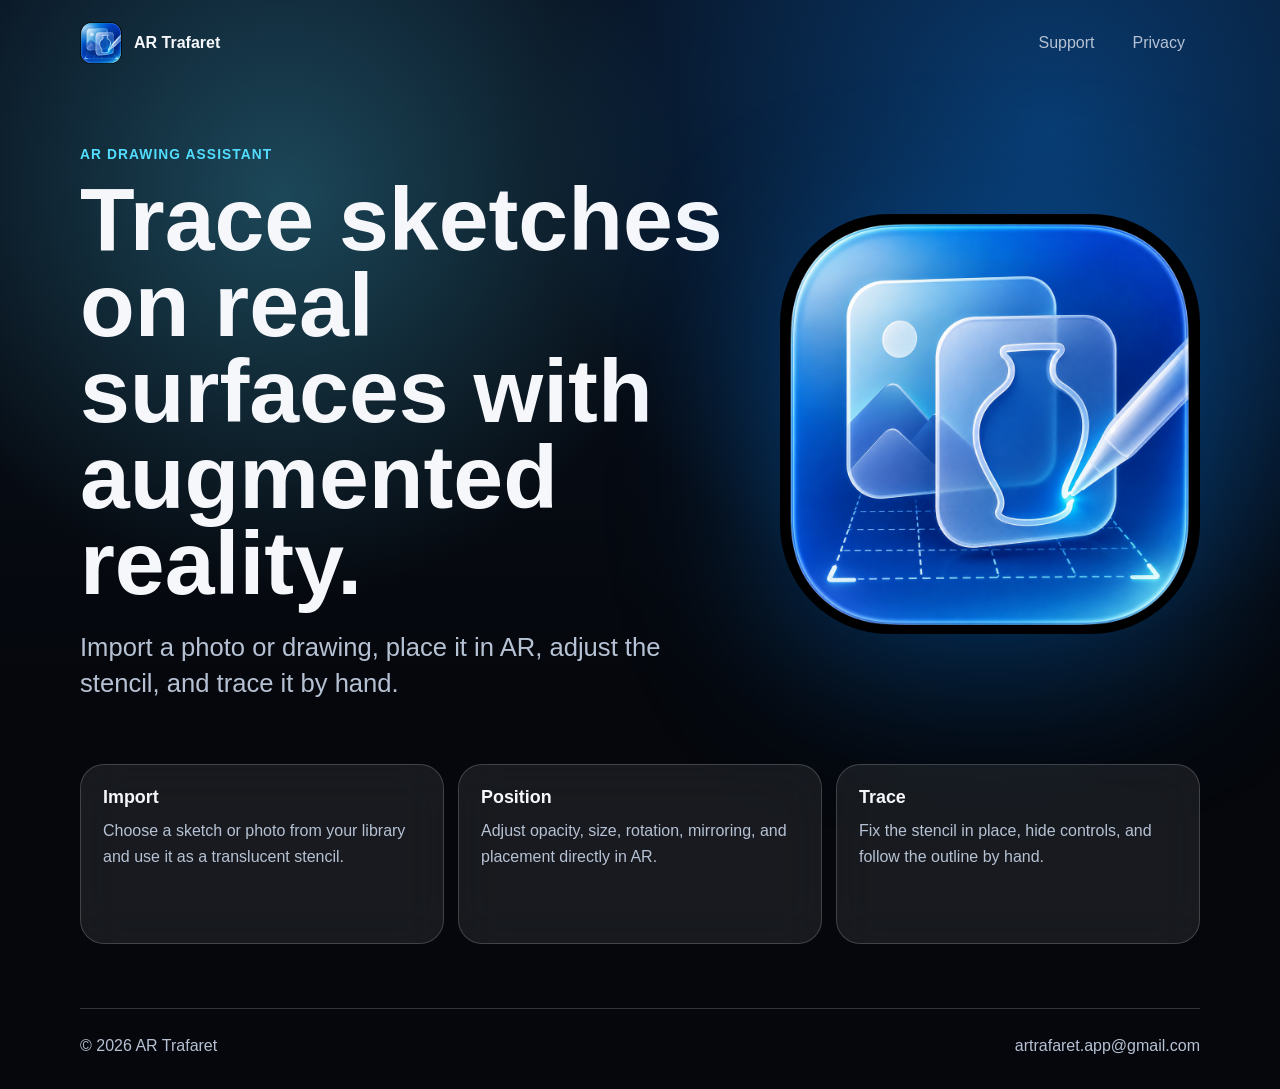
==== index.html @ 72edb491 "Add files via upload" ====
<!doctype html>
<html lang="en">
<head>
  <meta charset="utf-8">
  <meta name="viewport" content="width=device-width, initial-scale=1">
  <title>AR Trafaret - AR Drawing Assistant</title>
  <meta name="description" content="AR Trafaret helps you place a sketch in augmented reality and trace it by hand on real surfaces.">
  <link rel="stylesheet" href="styles.css">
</head>
<body>
  <header class="site-header">
    <a class="brand" href="index.html" aria-label="AR Trafaret home">
      <img src="assets/app-icon.png" alt="">
      <span>AR Trafaret</span>
    </a>
    <nav>
      <a href="support.html">Support</a>
      <a href="privacy.html">Privacy</a>
    </nav>
  </header>

  <main>
    <section class="hero">
      <div class="hero-copy">
        <p class="eyebrow">AR Drawing Assistant</p>
        <h1>Trace sketches on real surfaces with augmented reality.</h1>
        <p class="lead">Import a photo or drawing, place it in AR, adjust the stencil, and trace it by hand.</p>
      </div>
      <div class="hero-visual" aria-hidden="true">
        <img src="assets/app-icon.png" alt="">
      </div>
    </section>

    <section class="features" aria-label="Features">
      <article>
        <h2>Import</h2>
        <p>Choose a sketch or photo from your library and use it as a translucent stencil.</p>
      </article>
      <article>
        <h2>Position</h2>
        <p>Adjust opacity, size, rotation, mirroring, and placement directly in AR.</p>
      </article>
      <article>
        <h2>Trace</h2>
        <p>Fix the stencil in place, hide controls, and follow the outline by hand.</p>
      </article>
    </section>
  </main>

  <footer>
    <span>© 2026 AR Trafaret</span>
    <a href="mailto:artrafaret.app@gmail.com">artrafaret.app@gmail.com</a>
  </footer>
</body>
</html>
---- styles.css ----
:root {
  color-scheme: dark;
  --bg: #05070c;
  --panel: rgba(255, 255, 255, 0.08);
  --panel-strong: rgba(255, 255, 255, 0.14);
  --text: #f5f7fb;
  --muted: #b6c2d4;
  --line: rgba(255, 255, 255, 0.18);
  --blue: #0a84ff;
  --cyan: #52ddff;
}

* {
  box-sizing: border-box;
}

body {
  margin: 0;
  min-height: 100vh;
  font-family: -apple-system, BlinkMacSystemFont, "SF Pro Display", "SF Pro Text", "Segoe UI", sans-serif;
  color: var(--text);
  background:
    radial-gradient(circle at 22% 18%, rgba(82, 221, 255, 0.28), transparent 30%),
    radial-gradient(circle at 82% 12%, rgba(10, 132, 255, 0.38), transparent 36%),
    linear-gradient(180deg, #08111f 0%, var(--bg) 64%);
}

a {
  color: inherit;
}

.site-header {
  display: flex;
  align-items: center;
  justify-content: space-between;
  width: min(1120px, calc(100% - 32px));
  margin: 0 auto;
  padding: 22px 0;
}

.brand {
  display: inline-flex;
  align-items: center;
  gap: 12px;
  text-decoration: none;
  font-weight: 700;
}

.brand img {
  width: 42px;
  height: 42px;
  border-radius: 12px;
}

nav {
  display: flex;
  gap: 8px;
}

nav a {
  padding: 10px 14px;
  color: var(--muted);
  text-decoration: none;
  border: 1px solid transparent;
  border-radius: 14px;
}

nav a:hover {
  color: var(--text);
  border-color: var(--line);
  background: var(--panel);
}

.hero {
  display: grid;
  grid-template-columns: minmax(0, 1fr) minmax(280px, 420px);
  align-items: center;
  gap: 52px;
  width: min(1120px, calc(100% - 32px));
  min-height: calc(100vh - 180px);
  margin: 0 auto;
  padding: 34px 0 78px;
}

.eyebrow {
  margin: 0 0 14px;
  color: var(--cyan);
  font-size: 0.86rem;
  font-weight: 700;
  letter-spacing: 0.08em;
  text-transform: uppercase;
}

h1 {
  margin: 0;
  max-width: 780px;
  font-size: clamp(3rem, 7vw, 6.4rem);
  line-height: 0.96;
  letter-spacing: 0;
}

.lead {
  max-width: 620px;
  margin: 24px 0 0;
  color: var(--muted);
  font-size: clamp(1.2rem, 2vw, 1.6rem);
  line-height: 1.38;
}

.hero-visual {
  position: relative;
}

.hero-visual img {
  display: block;
  width: 100%;
  border-radius: 26%;
  filter: drop-shadow(0 32px 80px rgba(0, 132, 255, 0.34));
}

.features {
  display: grid;
  grid-template-columns: repeat(3, 1fr);
  gap: 14px;
  width: min(1120px, calc(100% - 32px));
  margin: -42px auto 64px;
}

article {
  min-height: 180px;
  padding: 22px;
  border: 1px solid var(--line);
  border-radius: 24px;
  background: var(--panel);
  backdrop-filter: blur(22px);
}

article h2,
.document h2 {
  margin: 0 0 10px;
  font-size: 1.12rem;
}

article p,
.document p {
  margin: 0;
  color: var(--muted);
  line-height: 1.62;
}

.document {
  width: min(820px, calc(100% - 32px));
  margin: 0 auto 72px;
  padding: 42px 0 24px;
}

.document h1 {
  margin-bottom: 24px;
  font-size: clamp(2.6rem, 7vw, 5.2rem);
}

.document h2 {
  margin-top: 34px;
}

.document a {
  color: white;
  text-decoration-color: rgba(82, 221, 255, 0.7);
  text-underline-offset: 4px;
}

footer {
  display: flex;
  justify-content: space-between;
  gap: 18px;
  width: min(1120px, calc(100% - 32px));
  margin: 0 auto;
  padding: 28px 0 34px;
  color: var(--muted);
  border-top: 1px solid var(--line);
}

footer a {
  color: var(--muted);
  text-decoration: none;
}

@media (max-width: 760px) {
  .site-header,
  footer {
    align-items: flex-start;
    flex-direction: column;
  }

  .hero {
    grid-template-columns: 1fr;
    min-height: auto;
    padding-top: 22px;
  }

  .hero-visual {
    max-width: 320px;
  }

  .features {
    grid-template-columns: 1fr;
    margin-top: 0;
  }
}
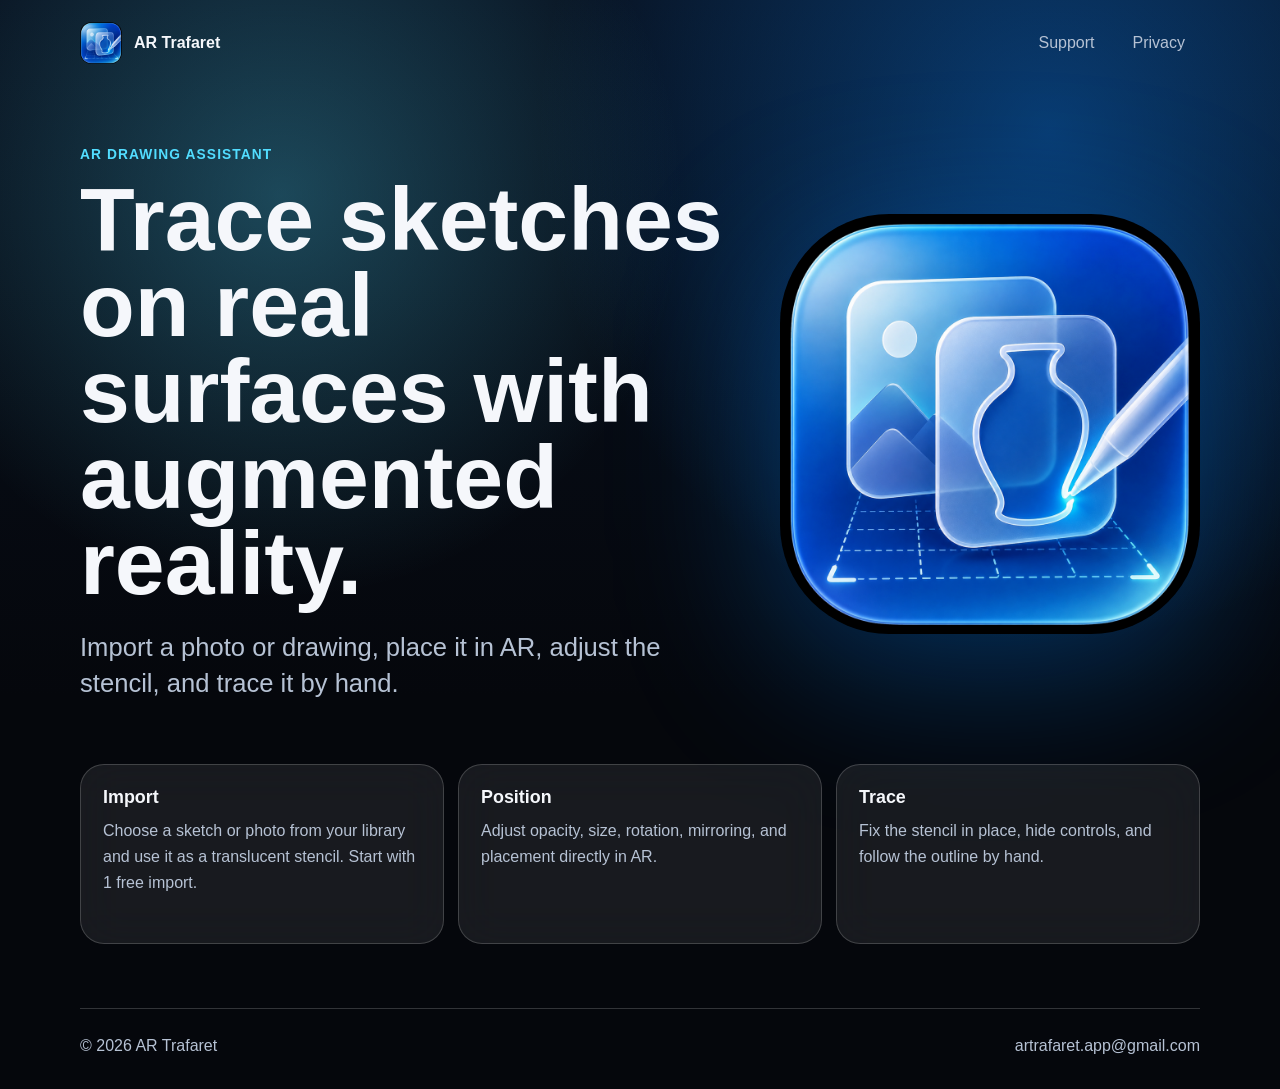
==== commit 5367f275: "Update privacy and purchase support pages" ====
--- a/index.html
+++ b/index.html
@@ -34,7 +34,7 @@
     <section class="features" aria-label="Features">
       <article>
         <h2>Import</h2>
-        <p>Choose a sketch or photo from your library and use it as a translucent stencil.</p>
+        <p>Choose a sketch or photo from your library and use it as a translucent stencil. Start with 1 free import.</p>
       </article>
       <article>
         <h2>Position</h2>
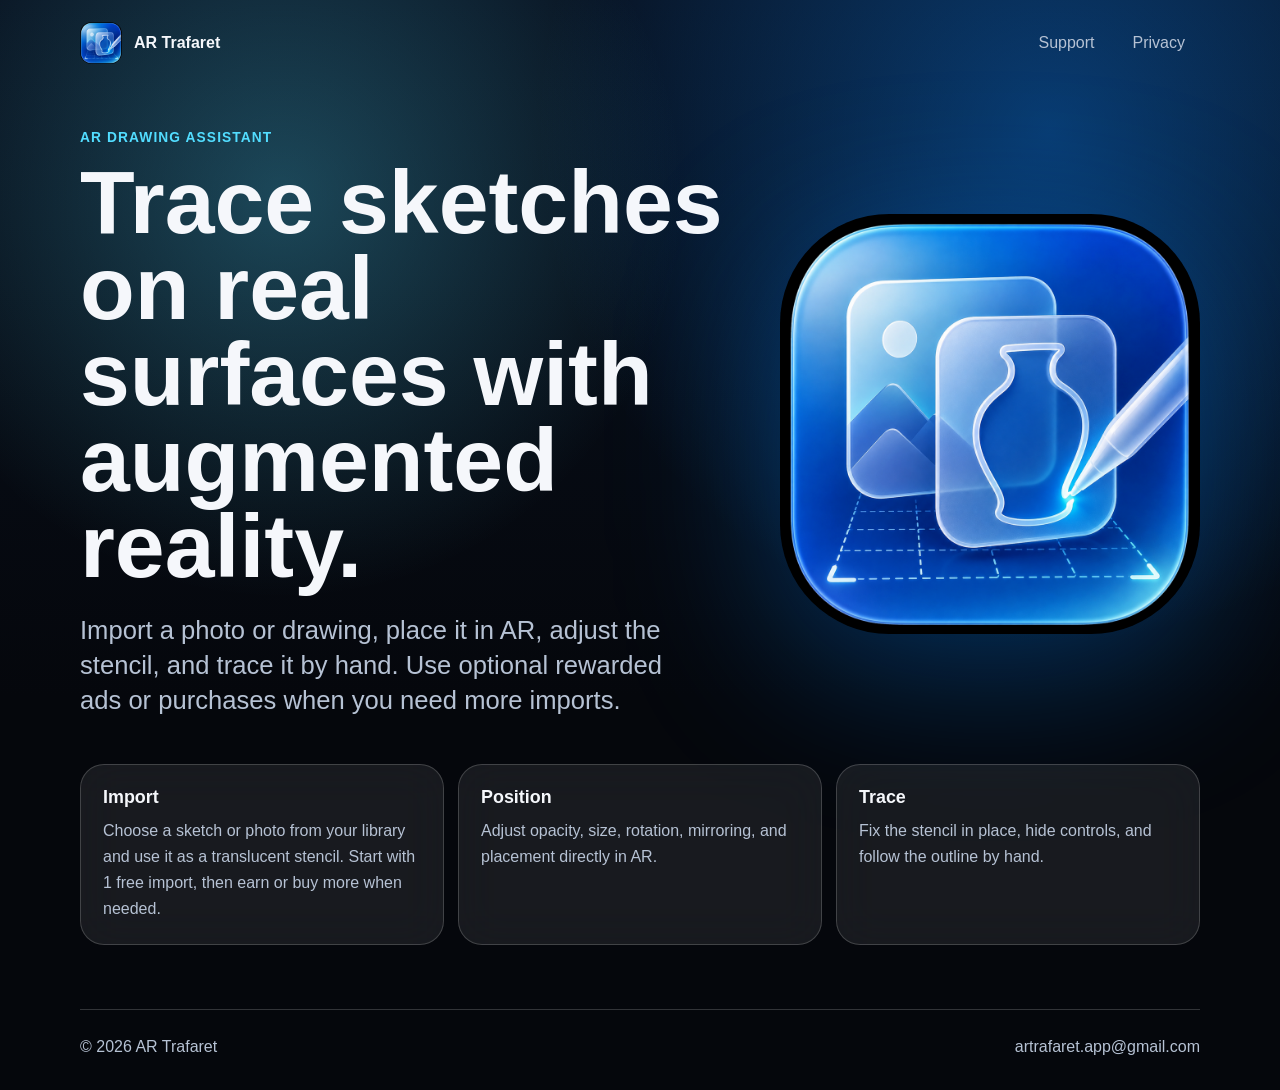
==== commit 91c23857: "Update privacy policy for rewarded ads" ====
--- a/index.html
+++ b/index.html
@@ -24,7 +24,7 @@
       <div class="hero-copy">
         <p class="eyebrow">AR Drawing Assistant</p>
         <h1>Trace sketches on real surfaces with augmented reality.</h1>
-        <p class="lead">Import a photo or drawing, place it in AR, adjust the stencil, and trace it by hand.</p>
+        <p class="lead">Import a photo or drawing, place it in AR, adjust the stencil, and trace it by hand. Use optional rewarded ads or purchases when you need more imports.</p>
       </div>
       <div class="hero-visual" aria-hidden="true">
         <img src="assets/app-icon.png" alt="">
@@ -34,7 +34,7 @@
     <section class="features" aria-label="Features">
       <article>
         <h2>Import</h2>
-        <p>Choose a sketch or photo from your library and use it as a translucent stencil. Start with 1 free import.</p>
+        <p>Choose a sketch or photo from your library and use it as a translucent stencil. Start with 1 free import, then earn or buy more when needed.</p>
       </article>
       <article>
         <h2>Position</h2>
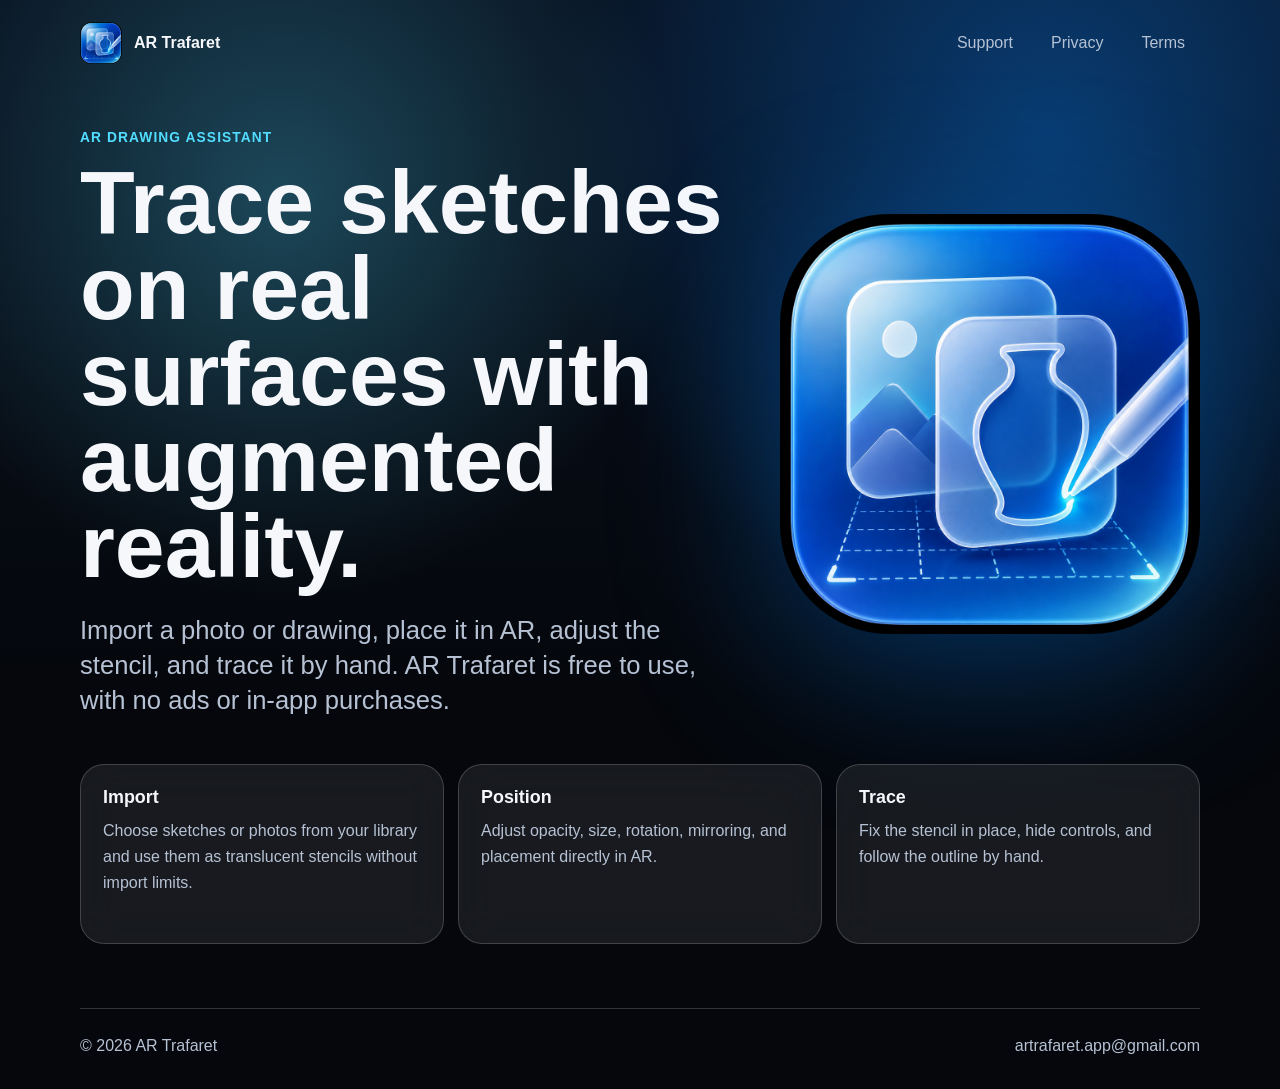
==== commit eddc3370: "Add files via upload" ====
--- a/index.html
+++ b/index.html
@@ -16,6 +16,7 @@
     <nav>
       <a href="support.html">Support</a>
       <a href="privacy.html">Privacy</a>
+      <a href="terms.html">Terms</a>
     </nav>
   </header>
 
@@ -24,7 +25,7 @@
       <div class="hero-copy">
         <p class="eyebrow">AR Drawing Assistant</p>
         <h1>Trace sketches on real surfaces with augmented reality.</h1>
-        <p class="lead">Import a photo or drawing, place it in AR, adjust the stencil, and trace it by hand. Use optional rewarded ads or purchases when you need more imports.</p>
+        <p class="lead">Import a photo or drawing, place it in AR, adjust the stencil, and trace it by hand. AR Trafaret is free to use, with no ads or in-app purchases.</p>
       </div>
       <div class="hero-visual" aria-hidden="true">
         <img src="assets/app-icon.png" alt="">
@@ -34,7 +35,7 @@
     <section class="features" aria-label="Features">
       <article>
         <h2>Import</h2>
-        <p>Choose a sketch or photo from your library and use it as a translucent stencil. Start with 1 free import, then earn or buy more when needed.</p>
+        <p>Choose sketches or photos from your library and use them as translucent stencils without import limits.</p>
       </article>
       <article>
         <h2>Position</h2>
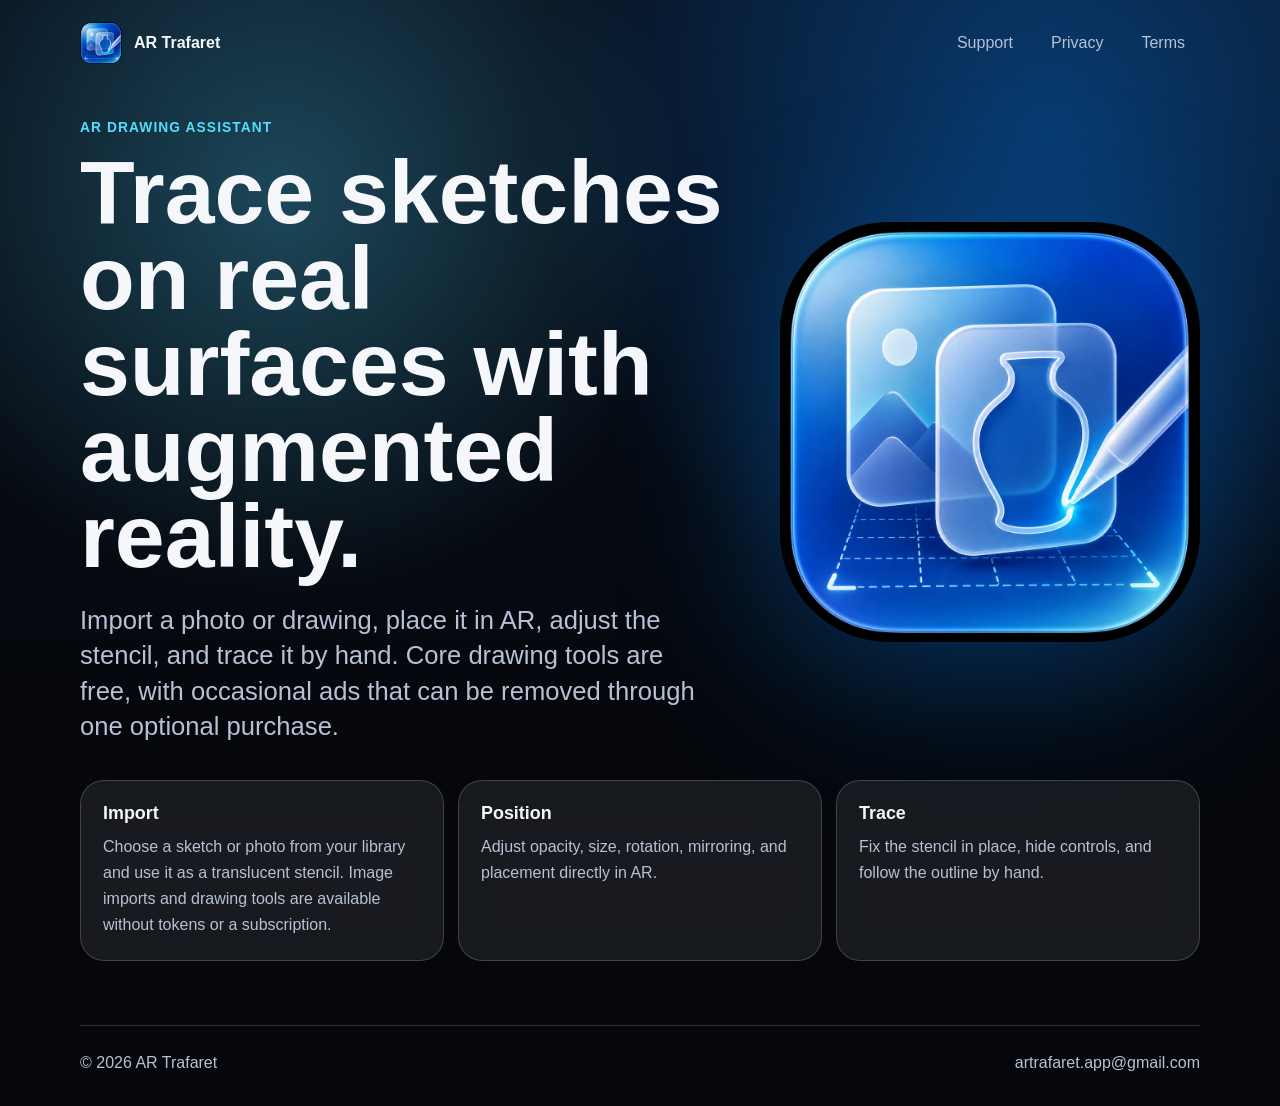
==== commit 6b3f1956: "Update site for ads and Remove Ads" ====
--- a/index.html
+++ b/index.html
@@ -25,7 +25,7 @@
       <div class="hero-copy">
         <p class="eyebrow">AR Drawing Assistant</p>
         <h1>Trace sketches on real surfaces with augmented reality.</h1>
-        <p class="lead">Import a photo or drawing, place it in AR, adjust the stencil, and trace it by hand. AR Trafaret is free to use, with no ads or in-app purchases.</p>
+        <p class="lead">Import a photo or drawing, place it in AR, adjust the stencil, and trace it by hand. Core drawing tools are free, with occasional ads that can be removed through one optional purchase.</p>
       </div>
       <div class="hero-visual" aria-hidden="true">
         <img src="assets/app-icon.png" alt="">
@@ -35,7 +35,7 @@
     <section class="features" aria-label="Features">
       <article>
         <h2>Import</h2>
-        <p>Choose sketches or photos from your library and use them as translucent stencils without import limits.</p>
+        <p>Choose a sketch or photo from your library and use it as a translucent stencil. Image imports and drawing tools are available without tokens or a subscription.</p>
       </article>
       <article>
         <h2>Position</h2>
